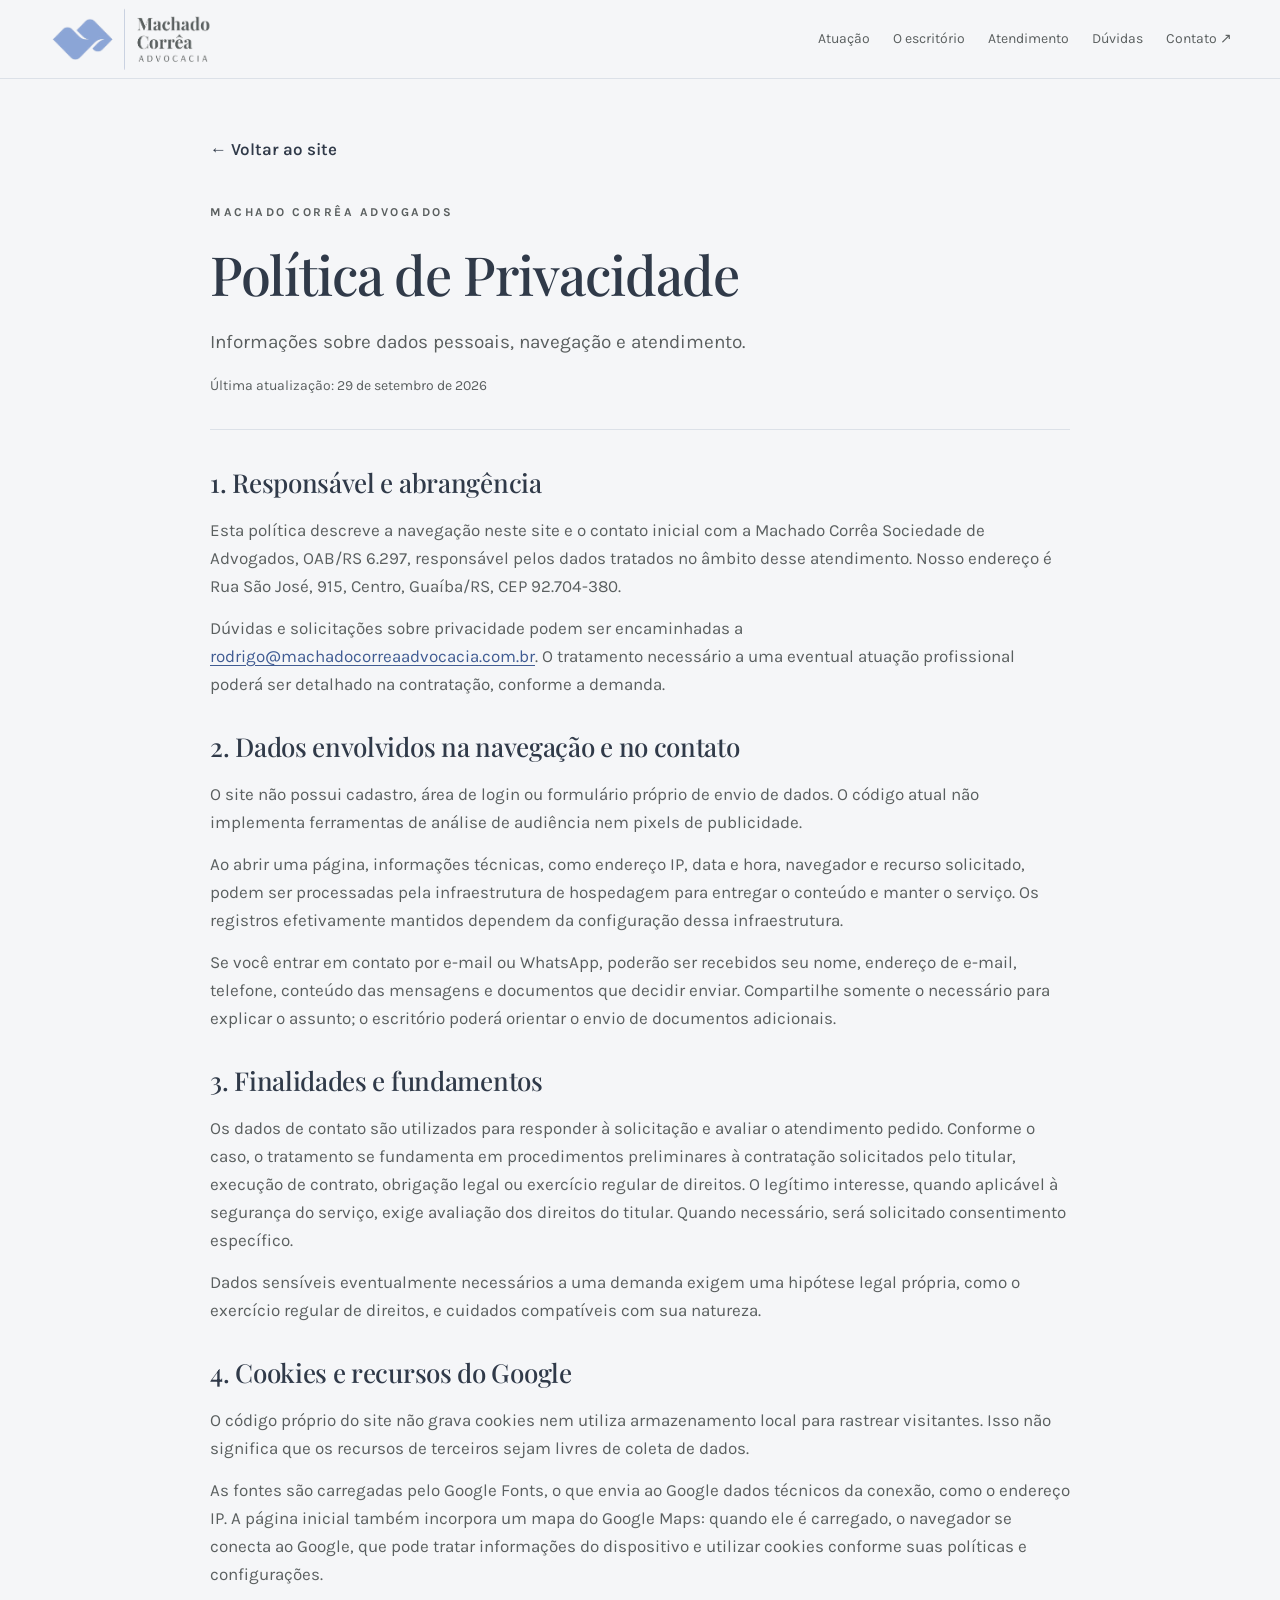
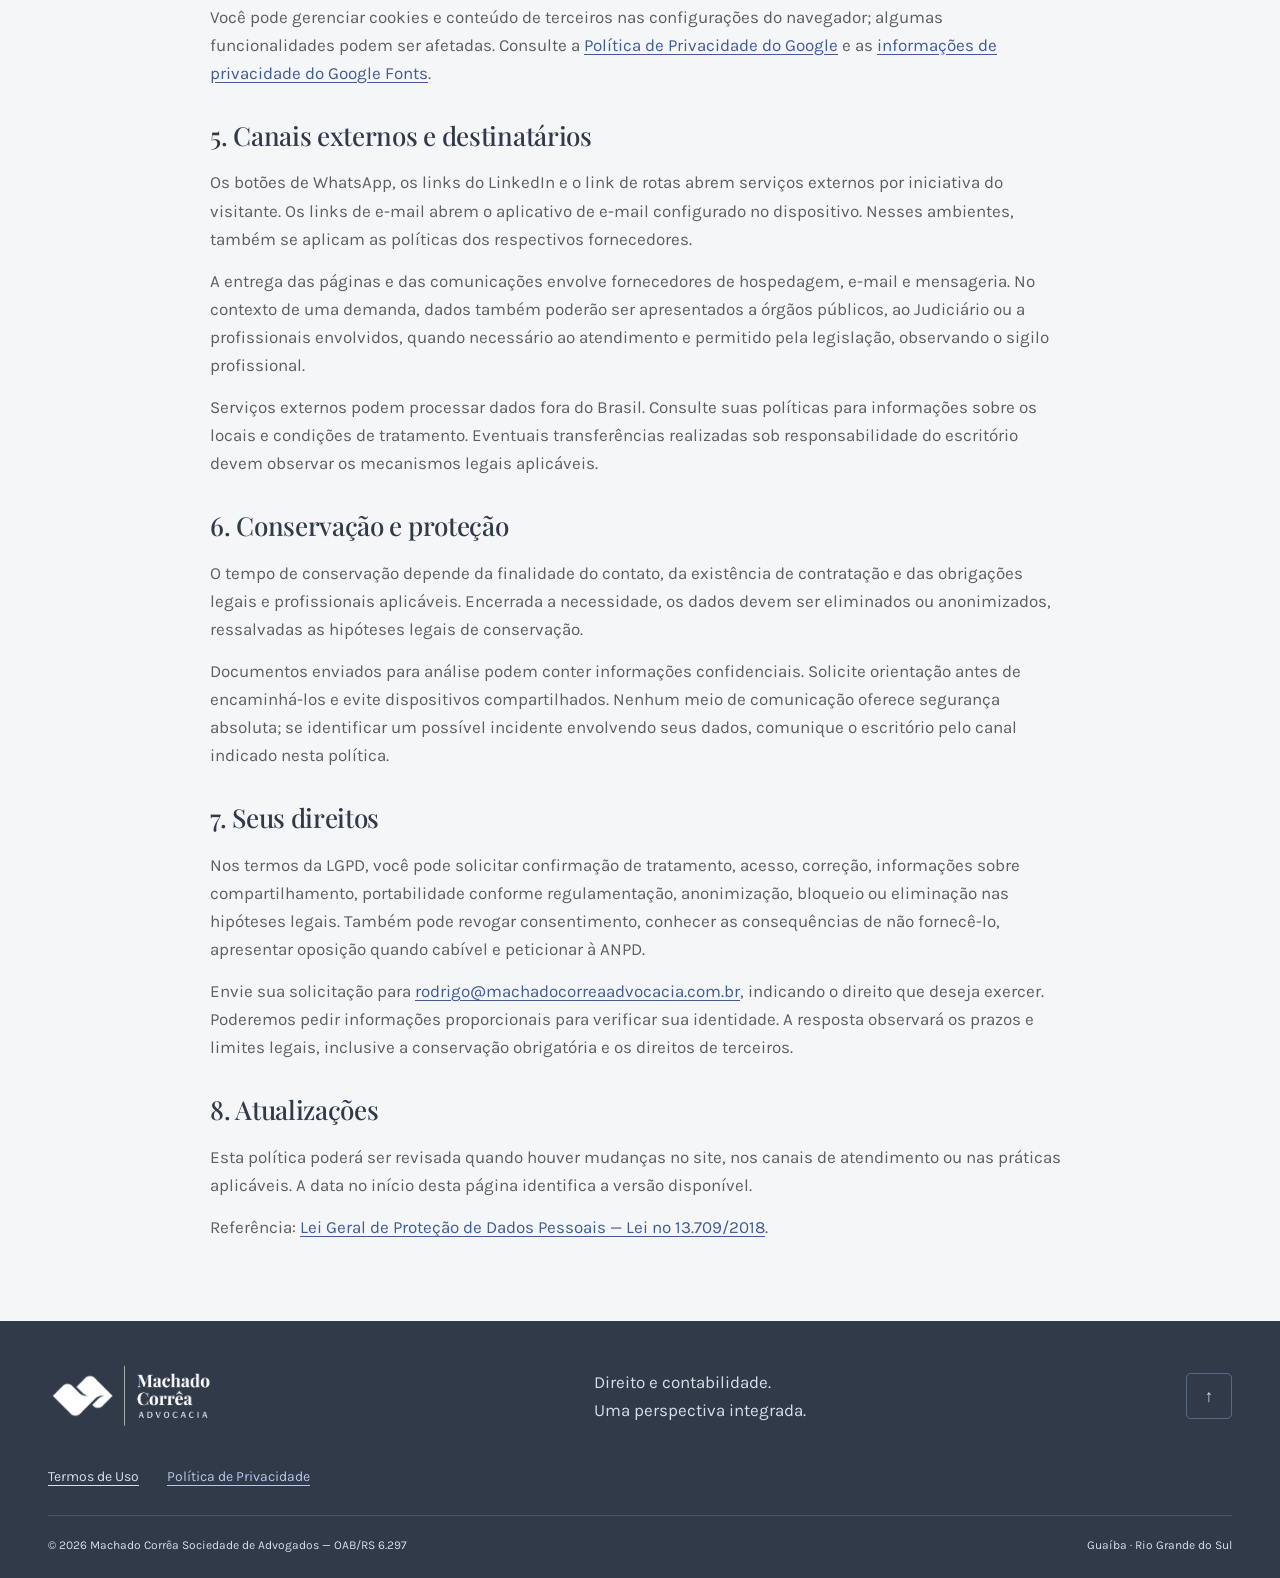
==== politica-de-privacidade.html @ 44c4a77d "Adiciona termos de uso e política de privacidade" ====
<!doctype html>
<html lang="pt-BR">
<head>
<meta charset="utf-8">
<meta name="viewport" content="width=device-width,initial-scale=1">
<title>Política de Privacidade | Machado Corrêa Advogados</title>
<meta name="description" content="Informações sobre dados pessoais, navegação e atendimento. Machado Corrêa Sociedade de Advogados, Guaíba/RS.">
<meta name="theme-color" content="#303a49">
<link rel="stylesheet" href="styles.css?v=mc3">
<link rel="icon" type="image/svg+xml" href="assets/favicon.svg">
<script src="app.js" defer></script>
</head>
<body>
<a class="skip" href="#conteudo">Ir para o conteúdo</a>
<header><div class="wrap navigation"><a href="index.html#inicio" class="wordmark"><img src="assets/logo-machado-correa.png" alt="Machado Corrêa Advocacia" width="766" height="319"></a><button class="menu-toggle" aria-label="Abrir menu" aria-controls="navigation" aria-expanded="false">☰</button><nav id="navigation"><a href="index.html#atuacao">Atuação</a><a href="index.html#escritorio">O escritório</a><a href="index.html#atendimento">Atendimento</a><a href="index.html#duvidas">Dúvidas</a><a href="index.html#localizacao">Contato ↗</a></nav></div></header>
<main id="conteudo" class="legal-page">
<div class="wrap legal-wrap">
<a class="legal-back" href="index.html">← Voltar ao site</a>
<div class="legal-heading"><p class="eyebrow">MACHADO CORRÊA ADVOGADOS</p><h1>Política de Privacidade</h1><p class="legal-intro">Informações sobre dados pessoais, navegação e atendimento.</p><p class="legal-date">Última atualização: <time datetime="2026-09-29">29 de setembro de 2026</time></p></div>
<article class="legal-content" aria-label="Política de Privacidade">
<section aria-labelledby="secao-1"><h2 id="secao-1">1. Responsável e abrangência</h2><p>Esta política descreve a navegação neste site e o contato inicial com a Machado Corrêa Sociedade de Advogados, OAB/RS 6.297, responsável pelos dados tratados no âmbito desse atendimento. Nosso endereço é Rua São José, 915, Centro, Guaíba/RS, CEP 92.704-380.</p><p>Dúvidas e solicitações sobre privacidade podem ser encaminhadas a <a href="mailto:rodrigo@machadocorreaadvocacia.com.br">rodrigo@machadocorreaadvocacia.com.br</a>. O tratamento necessário a uma eventual atuação profissional poderá ser detalhado na contratação, conforme a demanda.</p></section>
<section aria-labelledby="secao-2"><h2 id="secao-2">2. Dados envolvidos na navegação e no contato</h2><p>O site não possui cadastro, área de login ou formulário próprio de envio de dados. O código atual não implementa ferramentas de análise de audiência nem pixels de publicidade.</p><p>Ao abrir uma página, informações técnicas, como endereço IP, data e hora, navegador e recurso solicitado, podem ser processadas pela infraestrutura de hospedagem para entregar o conteúdo e manter o serviço. Os registros efetivamente mantidos dependem da configuração dessa infraestrutura.</p><p>Se você entrar em contato por e-mail ou WhatsApp, poderão ser recebidos seu nome, endereço de e-mail, telefone, conteúdo das mensagens e documentos que decidir enviar. Compartilhe somente o necessário para explicar o assunto; o escritório poderá orientar o envio de documentos adicionais.</p></section>
<section aria-labelledby="secao-3"><h2 id="secao-3">3. Finalidades e fundamentos</h2><p>Os dados de contato são utilizados para responder à solicitação e avaliar o atendimento pedido. Conforme o caso, o tratamento se fundamenta em procedimentos preliminares à contratação solicitados pelo titular, execução de contrato, obrigação legal ou exercício regular de direitos. O legítimo interesse, quando aplicável à segurança do serviço, exige avaliação dos direitos do titular. Quando necessário, será solicitado consentimento específico.</p><p>Dados sensíveis eventualmente necessários a uma demanda exigem uma hipótese legal própria, como o exercício regular de direitos, e cuidados compatíveis com sua natureza.</p></section>
<section aria-labelledby="secao-4"><h2 id="secao-4">4. Cookies e recursos do Google</h2><p>O código próprio do site não grava cookies nem utiliza armazenamento local para rastrear visitantes. Isso não significa que os recursos de terceiros sejam livres de coleta de dados.</p><p>As fontes são carregadas pelo Google Fonts, o que envia ao Google dados técnicos da conexão, como o endereço IP. A página inicial também incorpora um mapa do Google Maps: quando ele é carregado, o navegador se conecta ao Google, que pode tratar informações do dispositivo e utilizar cookies conforme suas políticas e configurações.</p><p>Você pode gerenciar cookies e conteúdo de terceiros nas configurações do navegador; algumas funcionalidades podem ser afetadas. Consulte a <a href="https://policies.google.com/privacy?hl=pt-BR" target="_blank" rel="noopener noreferrer">Política de Privacidade do Google</a> e as <a href="https://developers.google.com/fonts/faq/privacy" target="_blank" rel="noopener noreferrer">informações de privacidade do Google Fonts</a>.</p></section>
<section aria-labelledby="secao-5"><h2 id="secao-5">5. Canais externos e destinatários</h2><p>Os botões de WhatsApp, os links do LinkedIn e o link de rotas abrem serviços externos por iniciativa do visitante. Os links de e-mail abrem o aplicativo de e-mail configurado no dispositivo. Nesses ambientes, também se aplicam as políticas dos respectivos fornecedores.</p><p>A entrega das páginas e das comunicações envolve fornecedores de hospedagem, e-mail e mensageria. No contexto de uma demanda, dados também poderão ser apresentados a órgãos públicos, ao Judiciário ou a profissionais envolvidos, quando necessário ao atendimento e permitido pela legislação, observando o sigilo profissional.</p><p>Serviços externos podem processar dados fora do Brasil. Consulte suas políticas para informações sobre os locais e condições de tratamento. Eventuais transferências realizadas sob responsabilidade do escritório devem observar os mecanismos legais aplicáveis.</p></section>
<section aria-labelledby="secao-6"><h2 id="secao-6">6. Conservação e proteção</h2><p>O tempo de conservação depende da finalidade do contato, da existência de contratação e das obrigações legais e profissionais aplicáveis. Encerrada a necessidade, os dados devem ser eliminados ou anonimizados, ressalvadas as hipóteses legais de conservação.</p><p>Documentos enviados para análise podem conter informações confidenciais. Solicite orientação antes de encaminhá-los e evite dispositivos compartilhados. Nenhum meio de comunicação oferece segurança absoluta; se identificar um possível incidente envolvendo seus dados, comunique o escritório pelo canal indicado nesta política.</p></section>
<section aria-labelledby="secao-7"><h2 id="secao-7">7. Seus direitos</h2><p>Nos termos da LGPD, você pode solicitar confirmação de tratamento, acesso, correção, informações sobre compartilhamento, portabilidade conforme regulamentação, anonimização, bloqueio ou eliminação nas hipóteses legais. Também pode revogar consentimento, conhecer as consequências de não fornecê-lo, apresentar oposição quando cabível e peticionar à ANPD.</p><p>Envie sua solicitação para <a href="mailto:rodrigo@machadocorreaadvocacia.com.br">rodrigo@machadocorreaadvocacia.com.br</a>, indicando o direito que deseja exercer. Poderemos pedir informações proporcionais para verificar sua identidade. A resposta observará os prazos e limites legais, inclusive a conservação obrigatória e os direitos de terceiros.</p></section>
<section aria-labelledby="secao-8"><h2 id="secao-8">8. Atualizações</h2><p>Esta política poderá ser revisada quando houver mudanças no site, nos canais de atendimento ou nas práticas aplicáveis. A data no início desta página identifica a versão disponível.</p><p>Referência: <a href="https://www.planalto.gov.br/ccivil_03/_ato2015-2018/2018/lei/l13709compilado.htm" target="_blank" rel="noopener noreferrer">Lei Geral de Proteção de Dados Pessoais — Lei nº 13.709/2018</a>.</p></section>
</article>
</div>
</main>
<footer><div class="wrap"><div class="footer-top"><a class="wordmark" href="index.html#inicio"><img src="assets/logo-machado-correa-branco.png" alt="Machado Corrêa Advocacia" width="766" height="319"></a><p>Direito e contabilidade.<br>Uma perspectiva integrada.</p><a href="index.html#inicio" aria-label="Voltar ao início">↑</a></div><div class="footer-legal" role="navigation" aria-label="Informações legais"><a href="termos-de-uso.html">Termos de Uso</a><a href="politica-de-privacidade.html" aria-current="page">Política de Privacidade</a></div><div class="footer-bottom"><p>© <span id="year">2026</span> Machado Corrêa Sociedade de Advogados — OAB/RS 6.297</p><p>Guaíba · Rio Grande do Sul</p></div></div></footer>
</body>
</html>
---- styles.css ----
@import url('https://fonts.googleapis.com/css2?family=Karla:wght@400;500;600;700&family=Playfair+Display:wght@400;500;600&display=swap');
:root{--blue:#8CA5D7;--graphite:#5A5F5F;--dark:#303a49;--paper:#f5f6f8;--line:#dce1e8}*{box-sizing:border-box}html{scroll-behavior:smooth;scroll-padding-top:90px}body{margin:0;font:17px/1.65 'Karla',sans-serif;color:var(--graphite);background:var(--paper)}h1,h2,h3,p{margin:0}h1,h2,h3{font-family:'Playfair Display',Georgia,serif;font-weight:500;color:var(--dark);line-height:1.2}h1{font-size:clamp(42px,4.5vw,67px);letter-spacing:-1.5px}h2{font-size:clamp(34px,3.2vw,46px);letter-spacing:-.8px}h3{font-size:25px}em{font-style:normal;color:#526eaa}a{color:inherit;text-decoration:none}a:focus-visible,button:focus-visible,summary:focus-visible{outline:3px solid var(--blue);outline-offset:5px}.wrap{width:min(1320px,calc(100% - 96px));margin:auto}.section{padding:90px 0}.eyebrow{font-size:12px;letter-spacing:2.5px;font-weight:700;margin-bottom:19px}.button{display:inline-flex;align-items:center;justify-content:center;gap:30px;padding:16px 25px;background:var(--blue);color:#202e46;border-radius:5px;font-weight:700;min-height:54px;transition:background .2s}.button:hover{background:#a7bce4}.button span{font-size:25px}.skip{position:fixed;top:-100px;background:white;padding:12px;z-index:99}.skip:focus{top:0}header{background:#f5f6f8f5;position:sticky;top:0;z-index:20;border-bottom:1px solid var(--line)}.navigation{height:88px;display:flex;align-items:center;justify-content:space-between;gap:30px}.wordmark{font-family:'Playfair Display',Georgia,serif;color:var(--dark);font-size:27px;line-height:1.15;white-space:nowrap}.wordmark small{display:block;font:10px 'Karla',sans-serif;letter-spacing:5px;margin-top:9px}nav{display:flex;gap:27px;font-size:15px}nav a:hover{color:#526eaa}.menu-toggle{display:none}.hero{background:var(--dark);color:#e3e8f0;padding:75px 0 80px}.hero-grid{display:grid;grid-template-columns:1.2fr .8fr;align-items:center;gap:85px}.hero h1{color:white}.hero em{color:var(--blue)}.hero .eyebrow{color:#b6c8e9}.lead{max-width:595px;margin:25px 0 30px;font-size:19px;line-height:1.65}.hero-note{font-size:13px;margin-top:20px;color:#c0cad7}.hero-art{min-height:450px;align-self:stretch;border:1px solid #8ca5d760;border-radius:10px;position:relative;overflow:hidden;display:flex;flex-direction:column;justify-content:space-between;padding:35px;background:linear-gradient(135deg,#8ca5d723,transparent 70%)}.hero-art:before,.hero-art:after{content:'';position:absolute;width:330px;height:330px;border:1px solid #8ca5d74a;transform:rotate(45deg);left:70px;top:80px}.hero-art:after{left:120px;top:120px}.art-label{letter-spacing:4px;font-size:11px}.monogram{font:130px 'Playfair Display',serif;color:var(--blue);text-align:center;z-index:1;letter-spacing:-15px}.art-bottom{display:flex;justify-content:space-between;letter-spacing:2px;font-size:11px;color:#b9c9e4}.credentials{border-bottom:1px solid var(--line);background:#e9edf4}.credentials .wrap{display:grid;grid-template-columns:repeat(3,1fr);padding:30px 0}.credentials p{text-align:center;font-size:14px;border-right:1px solid #ccd5e3}.credentials p:last-child{border:0}.credentials strong{display:block;color:var(--dark);font-size:19px;margin-bottom:3px}.section-heading{text-align:center;max-width:770px;margin:0 auto 42px}.section-heading>p:last-child:not(.eyebrow){max-width:620px;margin:20px auto 0}.service-grid{display:grid;grid-template-columns:repeat(4,1fr);gap:20px}.service-card{background:white;border:1px solid var(--line);padding:28px 25px;border-radius:10px}.number{display:block;font-size:13px;letter-spacing:2px;color:#536fa8;margin-bottom:25px}.service-card h3{font-size:24px;margin-bottom:15px}.service-card p{font-size:16px;line-height:1.6}.complement{margin-top:45px;padding-top:35px;border-top:1px solid var(--line)}.complement>div{display:grid;grid-template-columns:repeat(5,1fr);gap:26px}.complement p{font-size:15px}.complement strong{display:block;font-size:17px;color:var(--dark);margin-bottom:8px}.about{background:var(--dark);color:#dce2ec}.about h2,.about h3{color:#fff}.about em{color:var(--blue)}.about-heading{max-width:850px}.about-heading>p:last-child{font-size:18px;margin-top:25px}.team{display:grid;grid-template-columns:1.2fr 1fr;gap:70px;margin-top:50px}.team article{padding-top:27px;border-top:1px solid #8ca5d770}.person-number{font-size:11px;letter-spacing:2px;color:var(--blue)}.team h3{font-size:31px;margin-top:18px}.registration{color:#b9c9e4;font-size:14px;margin:12px 0 22px}.team p:not(.registration){margin-bottom:16px}.text-link{display:inline-block;border-bottom:1px solid var(--blue);padding-bottom:4px;margin-top:15px;font-weight:600}.team .text-link{color:var(--blue)}.steps{display:grid;grid-template-columns:repeat(3,1fr);gap:45px}.steps article{border-top:1px solid #b7c7e3;padding-top:25px}.steps h3{margin-bottom:15px}.center-cta{text-align:center;margin-top:40px}.faq{background:#e9edf4;padding:65px 0}.faq-list{background:var(--paper);border:1px solid #cdd6e4;border-radius:10px;overflow:hidden}details+details{border-top:1px solid var(--line)}summary{cursor:pointer;list-style:none;display:flex;justify-content:space-between;gap:20px;padding:21px 27px;font-size:18px;font-weight:600;color:var(--dark)}summary::-webkit-details-marker{display:none}summary:after{content:'+';font-size:23px;color:#536fa8;line-height:1}details[open] summary:after{content:'−'}details>p{padding:0 27px 24px;max-width:1020px}.location{background:#e9edf4;padding-top:30px}.location-grid{display:grid;grid-template-columns:1fr 1.15fr;align-items:center;gap:65px;border-top:1px solid #cdd6e4;padding-top:55px}address{font-style:normal;margin:24px 0 18px}.phone{font-size:24px;color:var(--dark);font-weight:600}.emails{display:flex;flex-direction:column;gap:5px;margin-top:14px;font-size:16px;overflow-wrap:anywhere}.map{border-radius:12px;overflow:hidden;border:1px solid #cdd6e4}.map iframe{display:block;width:100%;height:380px;border:0}footer{background:var(--dark);color:#d7dfe9;padding:40px 0 22px}footer .wordmark{color:#d1def3}.footer-top{display:flex;align-items:center;justify-content:space-between;gap:30px;padding-bottom:30px}.footer-top>a:last-child{border:1px solid #8ca5d770;border-radius:5px;padding:8px 18px}.footer-bottom{border-top:1px solid #ffffff20;padding-top:20px;display:flex;justify-content:space-between;gap:20px;font-size:12px}.floating-contact{position:fixed;bottom:20px;right:20px;width:52px;height:52px;border:1px solid #b4c6e6;background:var(--dark);color:white;display:grid;place-items:center;border-radius:50%;z-index:25;box-shadow:0 4px 15px #0002}.floating-contact svg{width:30px;height:30px}@media(max-width:1050px){.hero-grid{gap:40px}.service-grid{grid-template-columns:repeat(2,1fr)}.complement>div{grid-template-columns:repeat(3,1fr)}nav{gap:15px}.wordmark{font-size:23px}.team{gap:40px}.location-grid{gap:35px}.hero-art{padding:25px}.monogram{font-size:110px}}@media(max-width:760px){html{scroll-padding-top:75px}.wrap{width:calc(100% - 40px)}body{font-size:16px}.section{padding:52px 0}.navigation{height:74px}.wordmark{font-size:23px}.wordmark small{font-size:8px;letter-spacing:4px}.menu-toggle{display:block;background:none;border:1px solid #c2cee2;border-radius:5px;color:var(--dark);padding:7px 12px;font-size:22px}nav{display:none;position:absolute;left:20px;right:20px;top:74px;padding:22px;background:var(--paper);border:1px solid var(--line);border-radius:8px;box-shadow:0 15px 25px #0002;flex-direction:column}nav.open{display:flex}.hero{padding:43px 0 48px}.hero-grid{grid-template-columns:1fr;gap:30px}.hero h1{font-size:40px;letter-spacing:-1px}.eyebrow{font-size:10px;letter-spacing:1.6px}.lead{font-size:17px;margin:20px 0 25px}.hero .button{width:100%;gap:20px}.hero-note{font-size:12px}.hero-art{display:none}.credentials .wrap{grid-template-columns:1fr;padding:8px 0}.credentials p{border:0;border-bottom:1px solid #ccd5e3;padding:15px 0}.credentials strong{font-size:18px}.section-heading{margin-bottom:28px}h2{font-size:34px}h3{font-size:24px}.service-grid{grid-template-columns:1fr;gap:13px}.service-card{padding:24px}.service-card .number{margin-bottom:12px}.service-card h3{font-size:24px}.complement{margin-top:30px;padding-top:25px}.complement>div{grid-template-columns:1fr;gap:20px}.about-heading>p:last-child{font-size:16px}.team{grid-template-columns:1fr;gap:35px;margin-top:30px}.team h3{font-size:28px}.steps{grid-template-columns:1fr;gap:28px}.steps .number{margin-bottom:13px}.center-cta .button{width:100%}.faq{padding:45px 0 25px}summary{font-size:16px;padding:19px 20px}details>p{font-size:15px;padding:0 20px 21px}.location{padding-top:20px}.location-grid{grid-template-columns:1fr;padding-top:32px;gap:28px}.emails{font-size:14px}.map iframe{height:310px}.footer-top{flex-wrap:wrap;gap:25px}.footer-top p{font-size:14px}.footer-bottom{flex-direction:column;gap:10px;padding-right:35px}.floating-contact{width:46px;height:46px;right:12px;bottom:12px}}@media(prefers-reduced-motion:reduce){html{scroll-behavior:auto}*{transition:none!important}}

/* Identidade oficial e fotografia da abertura */
.wordmark{display:block;line-height:0}.wordmark img{display:block;width:220px;height:auto;max-width:100%}.navigation{height:110px}.hero{position:relative;background:#303a49 url('assets/home-machado-correa.jpg') center center/cover no-repeat;padding:85px 0;min-height:650px}.hero:before{content:'';position:absolute;inset:0;background:linear-gradient(90deg,rgba(28,38,53,.97) 0%,rgba(28,38,53,.92) 29%,rgba(28,38,53,.7) 48%,rgba(28,38,53,.14) 73%,rgba(28,38,53,.06) 100%)}.hero-grid{position:relative;display:block}.hero-grid>div{max-width:620px}.hero h1{font-size:clamp(42px,4.2vw,61px)}.hero .lead{max-width:540px}.footer-top .wordmark{padding:0;background:transparent}.footer-top .wordmark img{width:210px}@media(max-width:760px){.navigation{height:88px}.wordmark img{width:164px}nav{top:88px}.hero{padding:45px 0 55px;min-height:0;background-position:58% center}.hero:before{background:rgba(28,38,53,.85)}.hero h1{font-size:40px}.hero .lead{font-size:17px}.footer-top .wordmark img{width:185px}html{scroll-padding-top:88px}}

/* Perfis com mesma hierarquia e retratos provisórios */
.about-heading{max-width:860px;margin:0 auto;text-align:center}.team{grid-template-columns:repeat(2,minmax(0,1fr));gap:32px;margin-top:48px}.team .person-card{padding:0;border:1px solid #8ca5d740;border-radius:12px;overflow:hidden;background:#ffffff04;display:flex;flex-direction:column}.person-photo{margin:0;position:relative;aspect-ratio:4/3;overflow:hidden;background:#424e60}.person-photo img{display:block;width:100%;height:100%;object-fit:cover;object-position:center 30%}.person-photo figcaption{position:absolute;bottom:12px;left:16px;font-size:11px;letter-spacing:.3px;background:#263142d9;color:#fff;padding:4px 9px;border-radius:4px}.person-content{padding:30px;display:flex;flex-direction:column;flex:1}.team h3{font-size:clamp(25px,2.3vw,32px);margin-top:12px}.team .registration{margin:12px 0 22px}.person-bio{font-size:17px;line-height:1.65;flex:1}.person-content .text-link{align-self:flex-start;margin-top:12px}.footer-top .wordmark img{width:230px}@media(max-width:760px){.team{grid-template-columns:1fr;gap:26px;margin-top:32px}.person-content{padding:24px}.person-bio{font-size:16px}.team h3{font-size:27px}.footer-top .wordmark img{width:200px}}

/* Movimento discreto, sem deslocar o layout ou repetir as entradas. */
@media(prefers-reduced-motion:no-preference){
  .hero-grid>div{animation:hero-entry .7s ease-out both}
  .reveal{opacity:0;transform:translateY(16px);transition:opacity .6s ease,transform .6s ease}
  .reveal.is-visible{opacity:1;transform:translateY(0)}
  .button{transition:background .22s ease,transform .22s ease,box-shadow .22s ease}
  .button span{transition:transform .22s ease}
  .service-card{transition:opacity .6s ease,transform .6s ease,border-color .25s ease,box-shadow .25s ease}
  .text-link{transition:color .2s ease,border-color .2s ease}
  @media(hover:hover){
    .button:hover{transform:translateY(-2px);box-shadow:0 6px 18px #00000012}
    .button:hover span{transform:translate(2px,-2px)}
    .service-card:hover{border-color:#8ca5d7;box-shadow:0 6px 20px #303a4909}
    .text-link:hover{color:#b4c8ee;border-color:currentColor}
  }
}
@keyframes hero-entry{from{opacity:0;transform:translateY(10px)}to{opacity:1;transform:translateY(0)}}
@media(prefers-reduced-motion:reduce){.reveal{opacity:1;transform:none}.hero-grid>div{animation:none}}

/* Botões sem ícones e apresentação editorial dos diferenciais. */
.button{gap:0;min-height:56px;padding:17px 30px;border:1px solid #b3c5e5;border-radius:4px;background:linear-gradient(135deg,#a7bce2,#8ca5d7);color:#202e46;font-size:16px;font-weight:600;letter-spacing:.3px;box-shadow:inset 0 1px 0 #ffffff35,0 4px 12px #121c2c12}
.button:hover{background:linear-gradient(135deg,#b7c9e8,#9bb3df)}
.hero .button{min-width:240px}
/* Faixa original refinada: três diferenciais, sem cartões. */
.credentials{padding:0;background:#e9edf4;border-bottom:1px solid #dce2eb}
.credentials .wrap{display:grid;grid-template-columns:repeat(3,minmax(0,1fr));gap:0;padding:30px 0;border:0}
.credentials article,.credentials article:first-child,.credentials article:last-child{padding:2px 24px;background:none;border:0;border-radius:0;text-align:center}
.credentials .wrap article+article{border-left:1px solid #ccd5e3}
.credentials h2{font-family:'Karla',sans-serif;font-size:20px;font-weight:600;line-height:1.35;letter-spacing:0;margin-bottom:6px}
.credentials p{font-size:15px;line-height:1.5;max-width:none;text-align:center;border:0;padding:0;color:#626b76}
#atuacao{padding-top:72px}
@media(max-width:760px){.credentials .wrap{grid-template-columns:1fr;padding:8px 0}.credentials article,.credentials article:first-child,.credentials article:last-child{padding:18px 12px;border:0}.credentials .wrap article+article{border-left:0;border-top:1px solid #ccd5e3}.credentials h2{font-size:19px;margin-bottom:4px}.credentials p{font-size:14px}#atuacao{padding-top:48px}.hero .button{min-width:0}.button{padding:16px 26px}}

/* Cabeçalho compacto */
header{background:#f5f6f8}
header .navigation{height:78px;gap:24px}
header .wordmark img{width:166px}
header nav{font-size:14px;gap:23px}
header nav a{padding:10px 0}
html{scroll-padding-top:94px}
@media(max-width:760px){header .navigation{height:68px}header .wordmark img{width:138px}header nav{top:68px;font-size:15px;gap:8px}header .menu-toggle{width:42px;height:42px;padding:0;font-size:20px}html{scroll-padding-top:84px}}

/* Mesma escala da marca no cabeçalho e no rodapé. */
.footer-top .wordmark img{width:166px}
@media(max-width:760px){.footer-top .wordmark img{width:138px}}


/* Equipe em composição editorial contínua. */
#escritorio .team{display:block;max-width:1080px;margin:44px auto 0}
#escritorio .team .person-card{display:grid;grid-template-columns:minmax(0,42fr) minmax(0,58fr);column-gap:56px;align-items:center;padding:0;border:0;border-radius:0;background:transparent;overflow:visible}
#escritorio .team .person-card+.person-card{grid-template-columns:minmax(0,58fr) minmax(0,42fr);margin-top:36px;padding-top:36px;border-top:1px solid #8ca5d72e}
#escritorio .person-photo{width:min(100%,320px);height:auto;aspect-ratio:4/5;margin:0;justify-self:start;border-radius:6px;overflow:hidden}
#escritorio .person-photo img{width:100%;height:100%;object-fit:cover;object-position:center 20%}
#escritorio .person-content{padding:0;display:block}
#escritorio .person-card:nth-child(even) .person-photo{grid-column:2;grid-row:1;justify-self:end}
#escritorio .person-card:nth-child(even) .person-content{grid-column:1;grid-row:1}
#escritorio .team h3{font-size:clamp(28px,2.8vw,37px);line-height:1.2;margin:12px 0 0}
#escritorio .team .registration{margin:14px 0 22px}
#escritorio .person-bio{font-size:17px;line-height:1.7}
#escritorio .team .person-bio p{margin-bottom:16px}
#escritorio .person-content .text-link{margin-top:8px}
#escritorio .person-photo figcaption{font-size:10px;left:10px;right:auto;bottom:10px;padding:4px 7px}
@media(max-width:1050px) and (min-width:761px){#escritorio .team .person-card{column-gap:32px}#escritorio .team h3{font-size:30px}#escritorio .person-bio{font-size:16px}}
@media(max-width:760px){
#escritorio .team{margin-top:32px}
#escritorio .team .person-card,#escritorio .team .person-card+.person-card{grid-template-columns:minmax(0,1fr);gap:24px}
#escritorio .team .person-card+.person-card{margin-top:30px;padding-top:30px}
#escritorio .person-photo,#escritorio .person-card:nth-child(even) .person-photo{width:min(100%,270px);grid-column:1;grid-row:1;justify-self:center;margin:0}
#escritorio .person-content,#escritorio .person-card:nth-child(even) .person-content{grid-column:1;grid-row:2;padding:0}
#escritorio .team h3{font-size:28px}
#escritorio .team .registration{margin:12px 0 18px}
#escritorio .person-bio{font-size:16px;line-height:1.65}
}

/* Ajuste de escala e alinhamento da composição editorial. */
#escritorio{padding:64px 0}
#escritorio .about-heading{max-width:740px}
#escritorio .about-heading h2{font-size:36px;line-height:1.2}
#escritorio .about-heading>p:last-child{font-size:16px;line-height:1.65;margin-top:18px}
#escritorio .team{max-width:960px;margin-top:36px}
#escritorio .team .person-card{grid-template-columns:260px minmax(0,1fr);column-gap:44px}
#escritorio .team .person-card+.person-card{grid-template-columns:minmax(0,1fr) 260px;margin-top:28px;padding-top:28px}
#escritorio .person-photo{width:260px;aspect-ratio:4/5}
#escritorio .team h3{font-size:30px;margin:0;line-height:1.2}
#escritorio .team .registration{font-size:13px;margin:10px 0 18px}
#escritorio .person-bio{font-size:16px;line-height:1.65}
#escritorio .team .person-bio p{margin-bottom:12px}
#escritorio .person-content .text-link{font-size:15px;margin-top:4px}
#escritorio .person-card:nth-child(even) .person-content{text-align:right}
@media(max-width:900px) and (min-width:761px){
#escritorio .team .person-card{grid-template-columns:220px minmax(0,1fr);column-gap:30px}
#escritorio .team .person-card+.person-card{grid-template-columns:minmax(0,1fr) 220px}
#escritorio .person-photo{width:220px}
#escritorio .team h3{font-size:27px}
}
@media(max-width:760px){
#escritorio{padding:46px 0}
#escritorio .about-heading h2{font-size:32px}
#escritorio .team{margin-top:28px}
#escritorio .team .person-card,#escritorio .team .person-card+.person-card{grid-template-columns:minmax(0,1fr);gap:20px}
#escritorio .person-photo,#escritorio .person-card:nth-child(even) .person-photo{width:min(100%,230px)}
#escritorio .person-card:nth-child(even) .person-content{text-align:left}
#escritorio .team h3{font-size:27px}
}

/* Páginas institucionais e links legais do rodapé. */
.footer-legal{display:flex;flex-wrap:wrap;gap:10px 28px;padding:0 0 22px;font-size:14px}
.footer-legal a{padding:5px 0;text-decoration:underline;text-underline-offset:4px}
.footer-legal a:hover,.footer-legal a[aria-current="page"]{color:#b6c8e9}
.legal-page{padding:48px 0 80px}
.legal-wrap{max-width:860px}
.legal-back{display:inline-block;color:var(--dark);font-weight:600;padding:8px 0;margin-bottom:32px}
.legal-back:hover{text-decoration:underline;text-underline-offset:4px}
.legal-heading{padding-bottom:32px;border-bottom:1px solid var(--line);margin-bottom:36px}
.legal-heading h1{font-size:clamp(36px,4.5vw,54px);letter-spacing:-1px;overflow-wrap:anywhere}
.legal-intro{margin-top:20px;font-size:19px}
.legal-date{margin-top:16px;font-size:14px}
.legal-content section+section{margin-top:32px}
.legal-content h2{font-size:26px;letter-spacing:-.3px;margin-bottom:16px;line-height:1.3}
.legal-content p+p{margin-top:14px}
.legal-content a{color:#405c93;text-decoration:underline;text-underline-offset:3px;overflow-wrap:anywhere}
.legal-content a:hover{color:var(--dark)}
@media(max-width:760px){.legal-page{padding:24px 0 52px}.legal-back{margin-bottom:24px}.legal-heading{margin-bottom:28px;padding-bottom:26px}.legal-intro{font-size:17px}.legal-content h2{font-size:24px}.footer-legal{gap:8px 22px}}
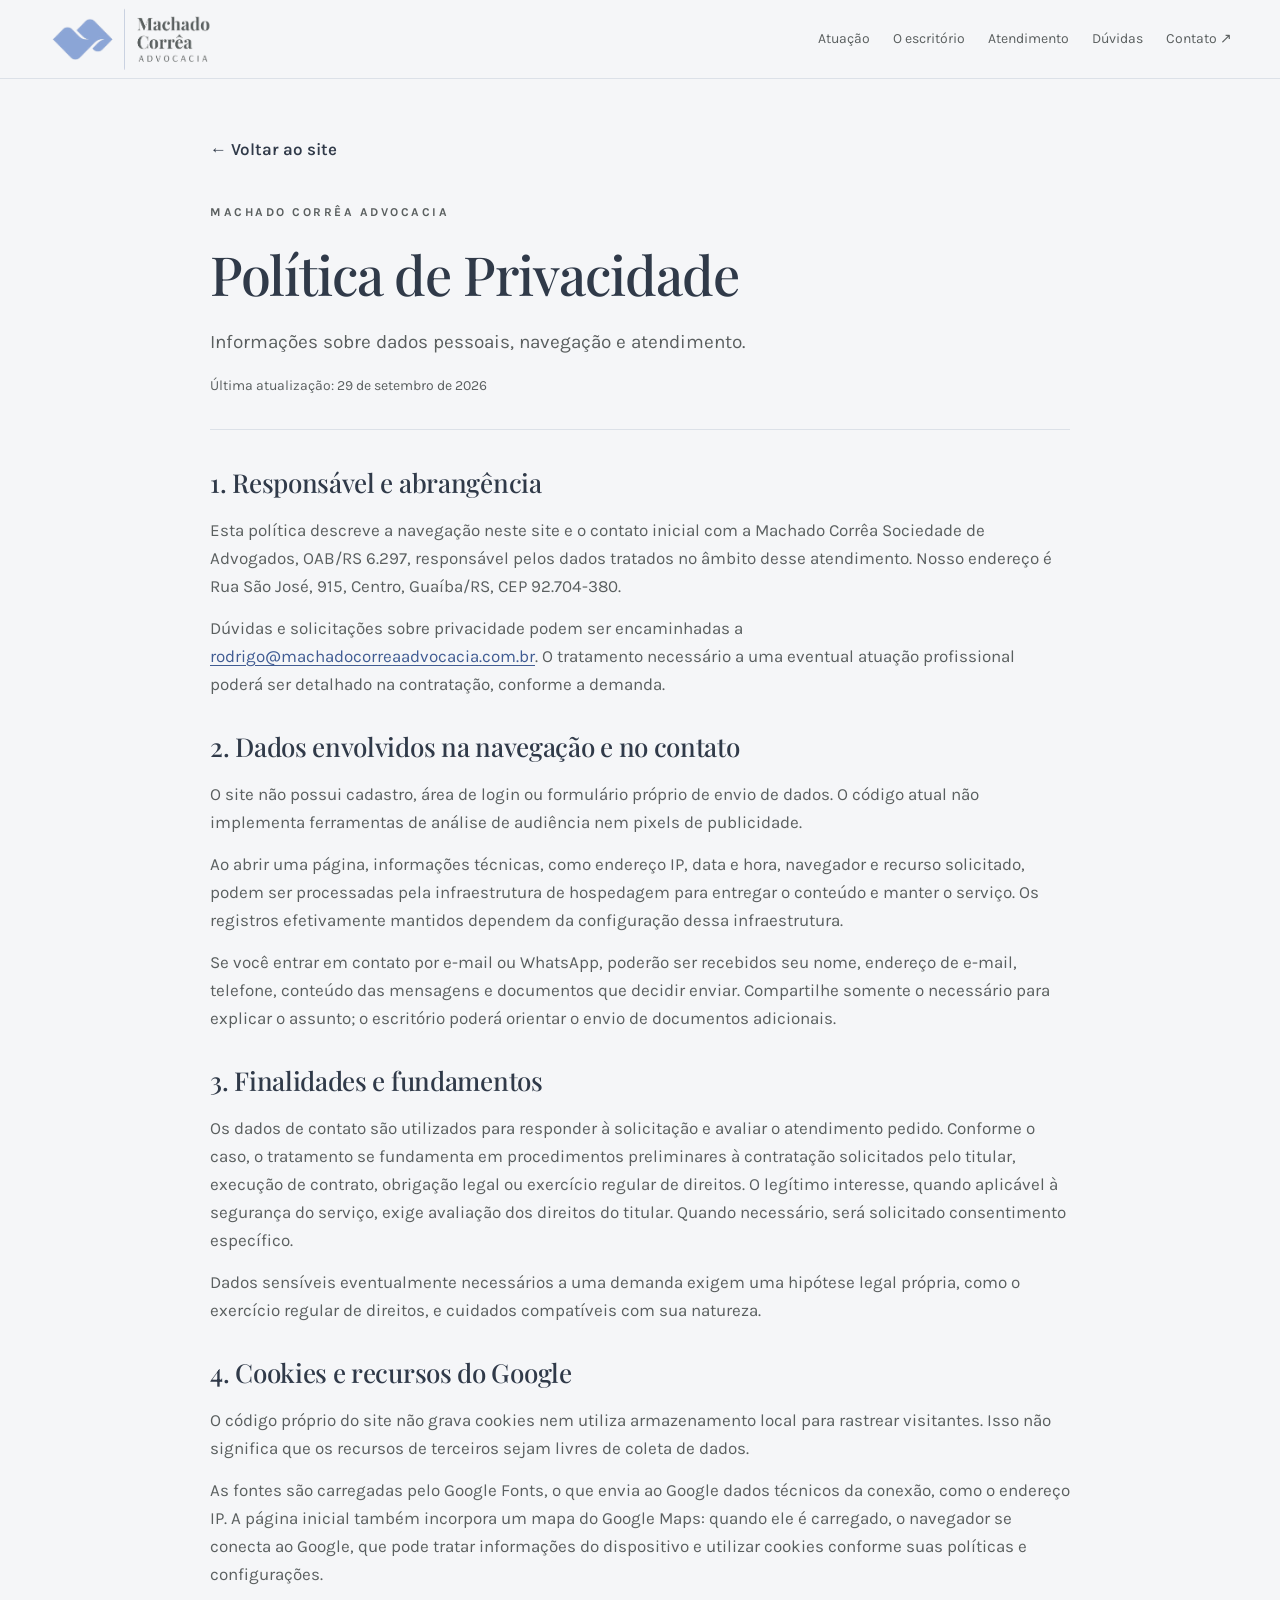
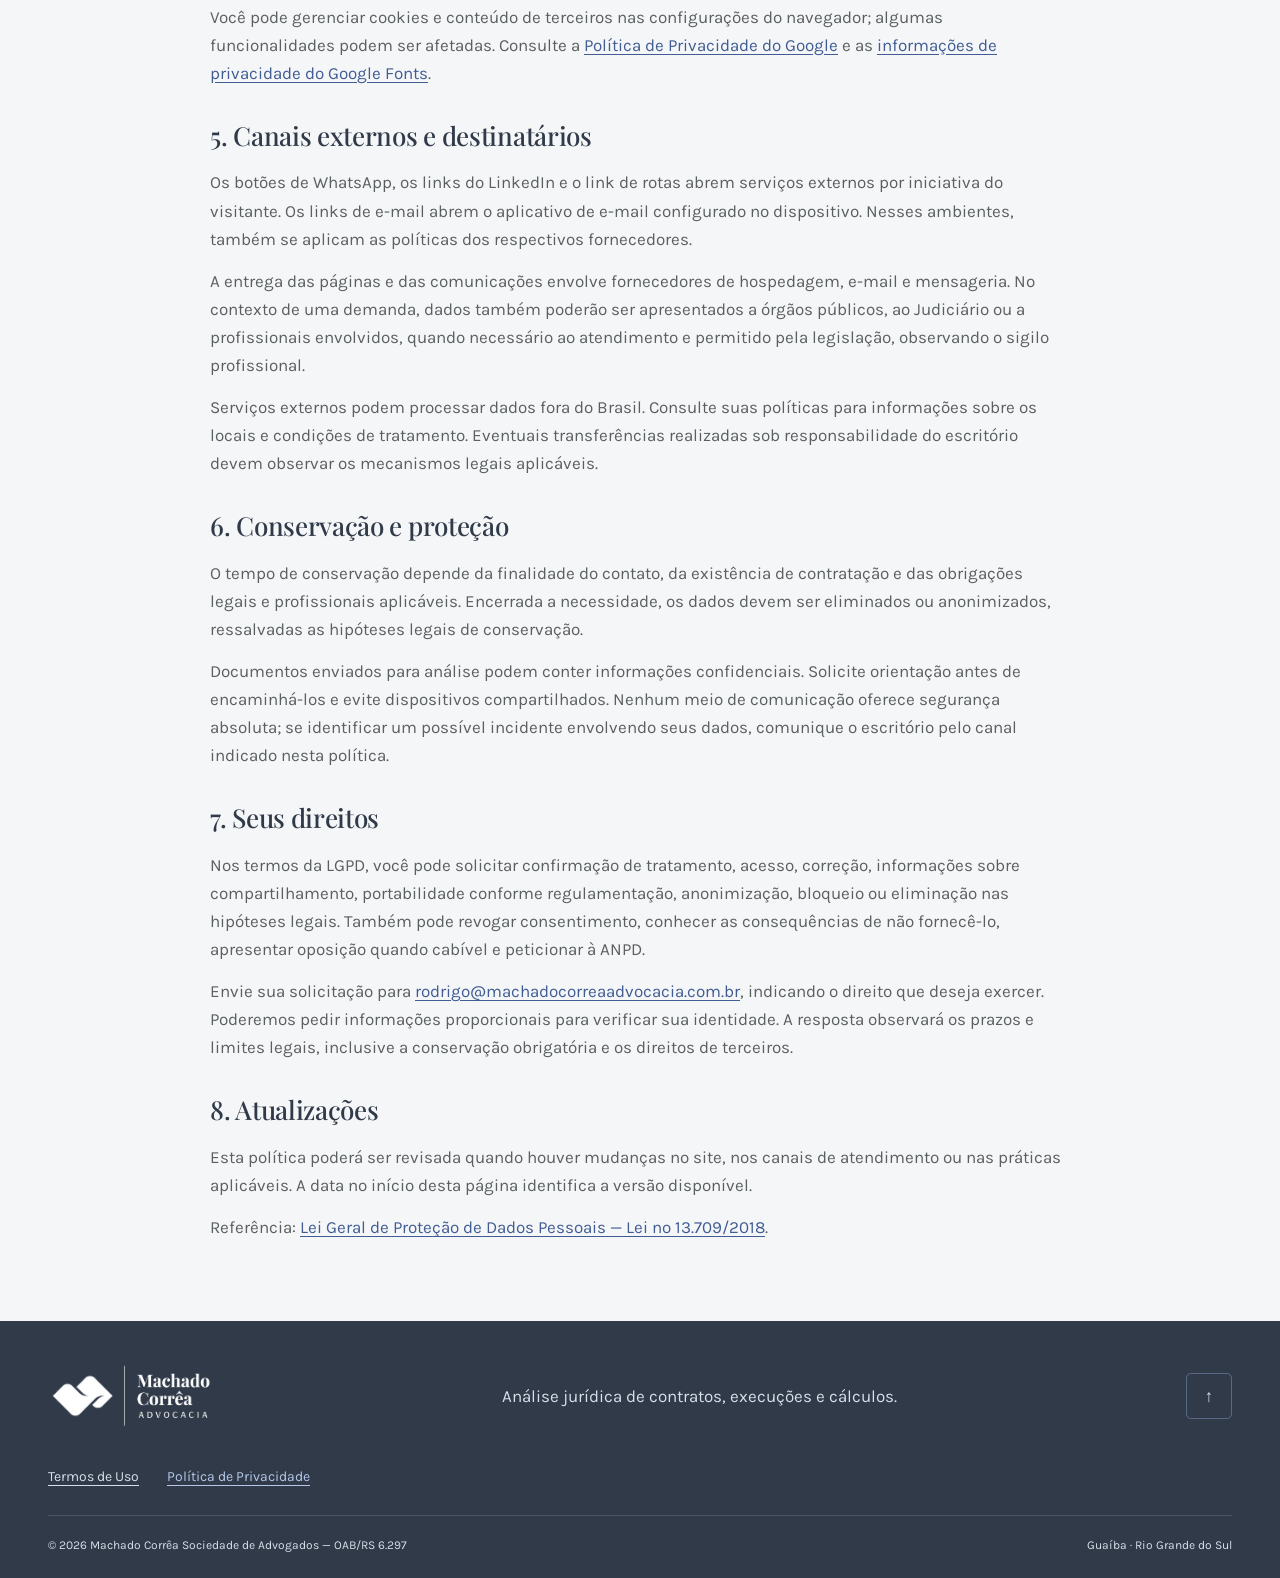
==== commit 06116b2c: "Ajusta redação e padroniza apresentação institucional" ====
--- a/politica-de-privacidade.html
+++ b/politica-de-privacidade.html
@@ -3,10 +3,10 @@
 <head>
 <meta charset="utf-8">
 <meta name="viewport" content="width=device-width,initial-scale=1">
-<title>Política de Privacidade | Machado Corrêa Advogados</title>
-<meta name="description" content="Informações sobre dados pessoais, navegação e atendimento. Machado Corrêa Sociedade de Advogados, Guaíba/RS.">
+<title>Política de Privacidade | Machado Corrêa Advocacia</title>
+<meta name="description" content="Informações sobre dados pessoais, navegação e atendimento. Machado Corrêa Advocacia, Guaíba/RS.">
 <meta name="theme-color" content="#303a49">
-<link rel="stylesheet" href="styles.css?v=mc3">
+<link rel="stylesheet" href="styles.css?v=mc4">
 <link rel="icon" type="image/svg+xml" href="assets/favicon.svg">
 <script src="app.js" defer></script>
 </head>
@@ -16,7 +16,7 @@
 <main id="conteudo" class="legal-page">
 <div class="wrap legal-wrap">
 <a class="legal-back" href="index.html">← Voltar ao site</a>
-<div class="legal-heading"><p class="eyebrow">MACHADO CORRÊA ADVOGADOS</p><h1>Política de Privacidade</h1><p class="legal-intro">Informações sobre dados pessoais, navegação e atendimento.</p><p class="legal-date">Última atualização: <time datetime="2026-09-29">29 de setembro de 2026</time></p></div>
+<div class="legal-heading"><p class="eyebrow">MACHADO CORRÊA ADVOCACIA</p><h1>Política de Privacidade</h1><p class="legal-intro">Informações sobre dados pessoais, navegação e atendimento.</p><p class="legal-date">Última atualização: <time datetime="2026-09-29">29 de setembro de 2026</time></p></div>
 <article class="legal-content" aria-label="Política de Privacidade">
 <section aria-labelledby="secao-1"><h2 id="secao-1">1. Responsável e abrangência</h2><p>Esta política descreve a navegação neste site e o contato inicial com a Machado Corrêa Sociedade de Advogados, OAB/RS 6.297, responsável pelos dados tratados no âmbito desse atendimento. Nosso endereço é Rua São José, 915, Centro, Guaíba/RS, CEP 92.704-380.</p><p>Dúvidas e solicitações sobre privacidade podem ser encaminhadas a <a href="mailto:rodrigo@machadocorreaadvocacia.com.br">rodrigo@machadocorreaadvocacia.com.br</a>. O tratamento necessário a uma eventual atuação profissional poderá ser detalhado na contratação, conforme a demanda.</p></section>
 <section aria-labelledby="secao-2"><h2 id="secao-2">2. Dados envolvidos na navegação e no contato</h2><p>O site não possui cadastro, área de login ou formulário próprio de envio de dados. O código atual não implementa ferramentas de análise de audiência nem pixels de publicidade.</p><p>Ao abrir uma página, informações técnicas, como endereço IP, data e hora, navegador e recurso solicitado, podem ser processadas pela infraestrutura de hospedagem para entregar o conteúdo e manter o serviço. Os registros efetivamente mantidos dependem da configuração dessa infraestrutura.</p><p>Se você entrar em contato por e-mail ou WhatsApp, poderão ser recebidos seu nome, endereço de e-mail, telefone, conteúdo das mensagens e documentos que decidir enviar. Compartilhe somente o necessário para explicar o assunto; o escritório poderá orientar o envio de documentos adicionais.</p></section>
@@ -29,6 +29,6 @@
 </article>
 </div>
 </main>
-<footer><div class="wrap"><div class="footer-top"><a class="wordmark" href="index.html#inicio"><img src="assets/logo-machado-correa-branco.png" alt="Machado Corrêa Advocacia" width="766" height="319"></a><p>Direito e contabilidade.<br>Uma perspectiva integrada.</p><a href="index.html#inicio" aria-label="Voltar ao início">↑</a></div><div class="footer-legal" role="navigation" aria-label="Informações legais"><a href="termos-de-uso.html">Termos de Uso</a><a href="politica-de-privacidade.html" aria-current="page">Política de Privacidade</a></div><div class="footer-bottom"><p>© <span id="year">2026</span> Machado Corrêa Sociedade de Advogados — OAB/RS 6.297</p><p>Guaíba · Rio Grande do Sul</p></div></div></footer>
+<footer><div class="wrap"><div class="footer-top"><a class="wordmark" href="index.html#inicio"><img src="assets/logo-machado-correa-branco.png" alt="Machado Corrêa Advocacia" width="766" height="319"></a><p>Análise jurídica de contratos, execuções e cálculos.</p><a href="index.html#inicio" aria-label="Voltar ao início">↑</a></div><div class="footer-legal" role="navigation" aria-label="Informações legais"><a href="termos-de-uso.html">Termos de Uso</a><a href="politica-de-privacidade.html" aria-current="page">Política de Privacidade</a></div><div class="footer-bottom"><p>© <span id="year">2026</span> Machado Corrêa Sociedade de Advogados — OAB/RS 6.297</p><p>Guaíba · Rio Grande do Sul</p></div></div></footer>
 </body>
 </html>
--- a/styles.css
+++ b/styles.css
@@ -130,3 +130,7 @@
 .legal-content a{color:#405c93;text-decoration:underline;text-underline-offset:3px;overflow-wrap:anywhere}
 .legal-content a:hover{color:var(--dark)}
 @media(max-width:760px){.legal-page{padding:24px 0 52px}.legal-back{margin-bottom:24px}.legal-heading{margin-bottom:28px;padding-bottom:26px}.legal-intro{font-size:17px}.legal-content h2{font-size:24px}.footer-legal{gap:8px 22px}}
+
+/* Dois destaques após a retirada da data de início profissional. */
+.credentials .wrap{grid-template-columns:repeat(2,minmax(0,1fr))}
+@media(max-width:760px){.credentials .wrap{grid-template-columns:1fr}}
